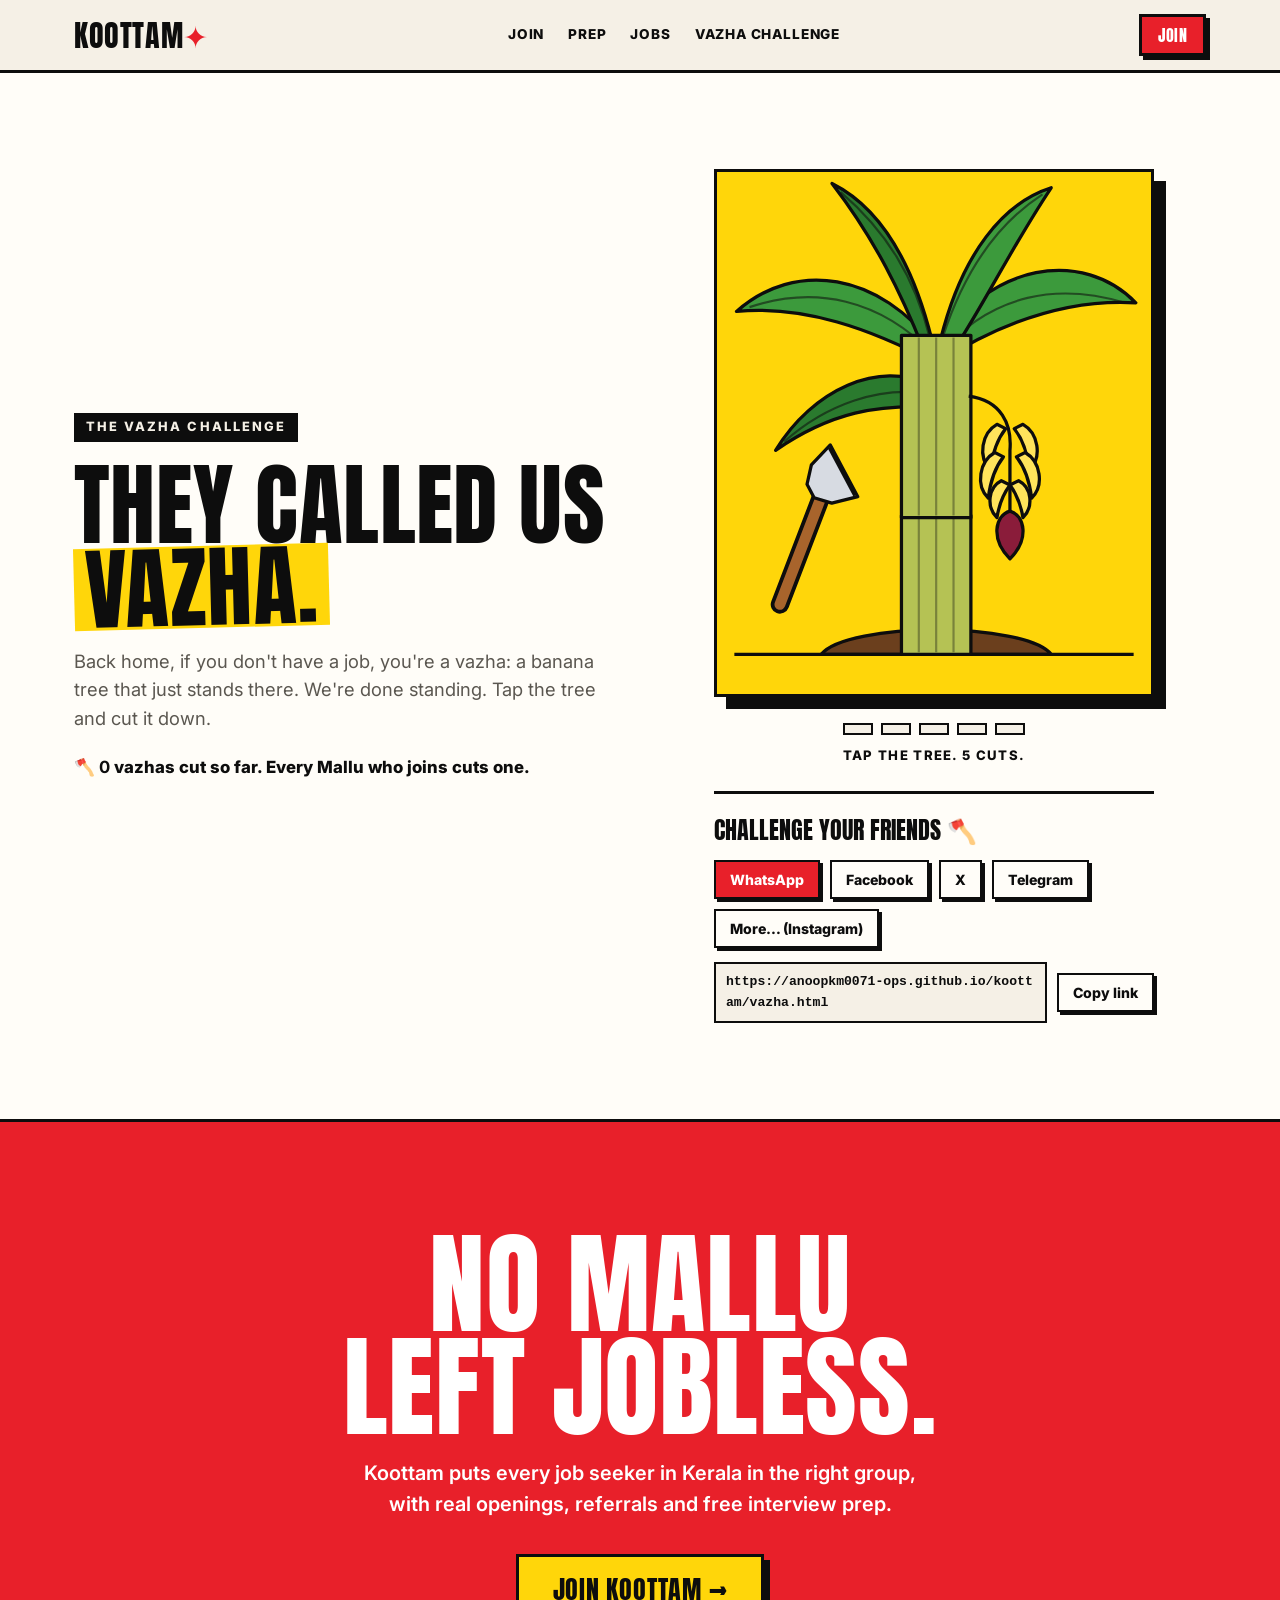
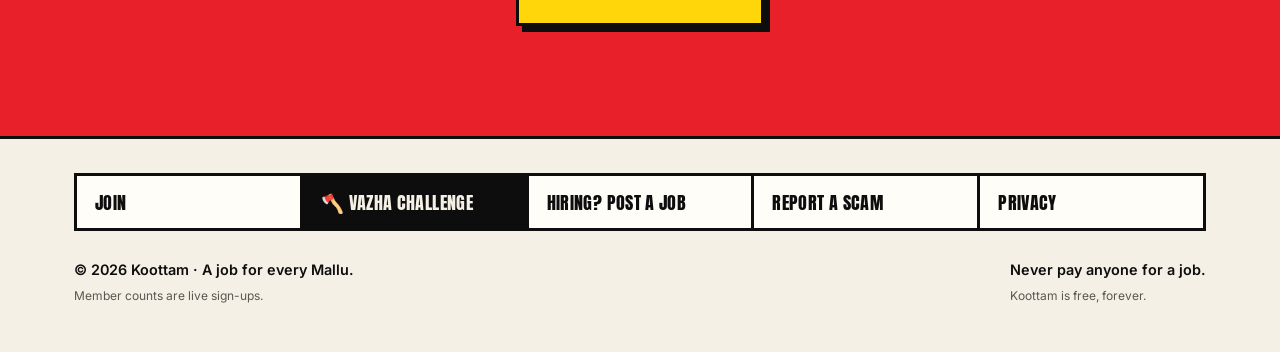
==== vazha.html @ d903581a "Move hiring and scam reports to their own pages; make the vazha challenge shareable - hire.html and " ====
<!doctype html>
<html lang="en">
<head>
<meta charset="utf-8">
<meta name="viewport" content="width=device-width, initial-scale=1">
<title>The Vazha Challenge</title>
<meta name="description" content="They called us vazha. Cut yours in five taps, then challenge your friends. A Koottam challenge for every Mallu who's done waiting for a job.">
<meta name="theme-color" content="#e8202a">
<meta property="og:type" content="website">
<meta property="og:site_name" content="Koottam">
<meta property="og:title" content="They called us vazha. Cut yours 🪓">
<meta property="og:description" content="They called us vazha. Cut yours in five taps, then challenge your friends. A Koottam challenge for every Mallu who's done waiting for a job.">
<meta property="og:url" content="https://anoopkm0071-ops.github.io/koottam/vazha.html">
<meta property="og:image" content="https://anoopkm0071-ops.github.io/koottam/og-vazha.png">
<meta property="og:image:width" content="1200">
<meta property="og:image:height" content="630">
<meta name="twitter:card" content="summary_large_image">
<link rel="icon" href="favicon.svg" type="image/svg+xml">
<link rel="apple-touch-icon" href="icon-180.png">
<link rel="preconnect" href="https://fonts.googleapis.com">
<link href="https://fonts.googleapis.com/css2?family=Anton&family=Inter:wght@400;600;800&display=swap" rel="stylesheet">
<link rel="stylesheet" href="site.css">
</head>
<body>

<nav><div class="wrap">
  <a class="logo" href="./">KOOTTAM<span>✦</span></a>
  <div class="links" id="links"><a href="./#join">Join</a><a href="./#prep">Prep</a><a href="./#jobs">Jobs</a><a href="vazha.html">Vazha challenge</a></div>
  <div class="navr"><button class="burger" id="burger" type="button" aria-expanded="false" aria-controls="links" aria-label="Menu">☰</button><a class="btn" href="./#join">Join</a></div>
</div></nav>

<section class="vazha" id="vazha"><div class="wrap rv">
  <div class="vgrid">
    <div>
      <span class="kicker">The vazha challenge</span>
      <h1 style="font-size:clamp(2.6rem,8vw,5.6rem);margin-bottom:18px">They called us<br><mark>vazha.</mark></h1>
      <div id="vbefore">
        <p class="sub" style="margin-bottom:22px">Back home, if you don't have a job, you're a vazha: a banana tree that just stands there. We're done standing. Tap the tree and cut it down.</p>
        <p class="vcount">🪓 <b data-c="members">0</b> vazhas cut so far. Every Mallu who joins cuts one.</p>
      </div>
      <div id="vafter" hidden>
        <p class="sub" style="margin-bottom:22px"><b style="color:var(--ink)">Not a vazha anymore.</b> Now prove it: join your group, get the openings, crack the interview.</p>
        <div class="cta"><a class="btn" href="./#join">Prove it. Join →</a></div>
        <button class="again" type="button" id="vagain">Grow it back and cut again ↺</button>
      </div>
    </div>
    <div>
      <button class="vstage" id="vstage" type="button" aria-label="Cut the vazha" aria-describedby="vstatus">
        <svg viewBox="0 0 400 480" aria-hidden="true">
          <path class="soil ol" d="M96 444c24-30 188-30 212 0z"/>
          <line x1="16" y1="444" x2="384" y2="444" class="ol"/>
          <rect class="stem ol" x="170" y="316" width="64" height="128"/>
          <path class="sheath" d="M186 318v124M202 318v124M218 318v124"/>
          <g id="vtop">
            <path class="leaf2 ol" d="M196 196C150 172 88 200 54 256c52-36 96-42 142-40z"/>
            <path class="rib" d="M196 204C150 196 100 214 62 248"/>
            <path class="leaf ol" d="M202 162C150 92 72 80 18 128c62-6 124 16 184 48z"/>
            <path class="rib" d="M200 168C150 116 90 104 30 124"/>
            <path class="leaf ol" d="M202 162c48-80 136-92 184-42-66-4-128 20-184 56z"/>
            <path class="rib" d="M204 168c50-58 112-66 172-48"/>
            <path class="leaf2 ol" d="M198 154C180 82 150 32 106 10c40 52 64 102 84 152z"/>
            <path class="rib" d="M196 152C182 96 156 54 114 18"/>
            <path class="leaf ol" d="M206 154c20-80 58-126 102-140-36 54-60 104-90 150z"/>
            <path class="rib" d="M208 152c20-62 52-106 92-132"/>
            <rect class="stem ol" x="170" y="150" width="64" height="168"/>
            <path class="sheath" d="M186 152v164M202 152v164M218 152v164"/>
            <path class="ol" fill="none" stroke-width="5" d="M232 206c30 4 40 26 38 50v56"/>
            <g class="ol">
              <path class="nana" d="M258 232c-14 8-18 30-6 42 2-16 6-28 14-38z"/>
              <path class="nana" d="M282 232c14 8 18 30 6 42-2-16-6-28-14-38z"/>
              <path class="nana" d="M256 258c-14 8-18 30-6 42 2-16 6-28 14-38z"/>
              <path class="nana" d="M284 258c14 8 18 30 6 42-2-16-6-28-14-38z"/>
              <path class="nana" d="M262 284c-12 6-14 24-4 34 2-12 6-22 12-30z"/>
              <path class="nana" d="M278 284c12 6 14 24 4 34-2-12-6-22-12-30z"/>
            </g>
            <path class="heart ol" d="M270 312c14 4 18 26 0 44-18-18-14-40 0-44z"/>
          </g>
          <polygon id="notch" points="170,316 170,316 170,316" fill="#0d0d0d"/>
          <g id="vaxe" class="vaxe">
            <path d="M58 398L150 318" stroke="#0d0d0d" stroke-width="17" stroke-linecap="round"/>
            <path d="M58 398L150 318" stroke="#a8642c" stroke-width="10" stroke-linecap="round"/>
            <path class="ol" fill="#d7dbe2" d="M132 312l12-14 24-8v54l-24-6-12-12z"/>
            <path d="M166 292v50" stroke="#0d0d0d" stroke-width="3"/>
          </g>
        </svg>
        <span class="vstamp" id="vstamp" hidden>Not a vazha<br>anymore</span>
      </button>
      <div id="vdots" aria-hidden="true"><i></i><i></i><i></i><i></i><i></i></div>
      <p id="vstatus" aria-live="polite">Tap the tree. 5 cuts.</p>
      <div class="vshare" id="vsharebar">
        <p class="vshare-h" id="vshareh">Challenge your friends 🪓</p>
        <div class="vshare-row">
          <a class="sh wa" data-net="wa" href="#" target="_blank" rel="noopener">WhatsApp</a>
          <a class="sh" data-net="fb" href="#" target="_blank" rel="noopener">Facebook</a>
          <a class="sh" data-net="x" href="#" target="_blank" rel="noopener">X</a>
          <a class="sh" data-net="tg" href="#" target="_blank" rel="noopener">Telegram</a>
          <button class="sh" type="button" data-net="native" hidden>More… (Instagram)</button>
        </div>
        <div class="vlink"><code id="vlink"></code><button class="sh" type="button" id="vcopy">Copy link</button></div>
      </div>
    </div>
  </div>
</div></section>

<section class="final"><div class="wrap">
  <h2>No Mallu<br>left jobless.</h2>
  <p style="font-size:1.25rem;font-weight:600;margin:-6px auto 34px;max-width:560px">Koottam puts every job seeker in Kerala in the right group, with real openings, referrals and free interview prep.</p>
  <a class="btn" href="./#join">Join Koottam →</a>
</div></section>

<footer><div class="wrap">
  <div class="tabbar" role="navigation" aria-label="More from Koottam"><a href="./#join">Join</a><a href="vazha.html" class="on" aria-current="page">🪓 Vazha challenge</a><a href="hire.html">Hiring? Post a job</a><a href="scam.html">Report a scam</a><a href="privacy.html">Privacy</a></div>
  <div class="fbase"><div>© 2026 Koottam · A job for every Mallu.<small>Member counts are live sign-ups.</small><div class="flinks" id="flinks"></div></div><div>Never pay anyone for a job.<small>Koottam is free, forever.</small></div></div>
</div></footer>
<canvas id="confetti"></canvas>
<script src="config.js"></script>
<script src="common.js"></script>
<script>
K.initReveal();K.initMenu();K.initFooter();K.initVazha(()=>K.store.get('koottam_live',{}).memberNo);K.loadCount();
</script>
</body>
</html>
---- site.css ----
/* Koottam site styles, shared by every page */
:root{
  --paper:#f5f0e6; --ink:#0d0d0d; --card:#fffdf8; --mute:#5b5750; --line:#0d0d0d;
  --red:#e8202a; --yel:#ffd60a; --black:#0d0d0d; --white:#f5f0e6;
  --head:'Anton','Impact','Arial Narrow Bold',sans-serif; --body:'Inter',system-ui,sans-serif;
}
@media (prefers-color-scheme:dark){:root:not([data-theme="light"]){--paper:#121110;--ink:#f5f0e6;--card:#1c1a18;--mute:#aaa397;--line:#f5f0e6}}
:root[data-theme="dark"]{--paper:#121110;--ink:#f5f0e6;--card:#1c1a18;--mute:#aaa397;--line:#f5f0e6}
*{box-sizing:border-box;margin:0}
html{scroll-behavior:smooth}
body{background:var(--paper);color:var(--ink);font:400 17px/1.55 var(--body);overflow-x:hidden}
a{color:inherit}
h1,h2,h3,.big{font-family:var(--head);font-weight:400;text-transform:uppercase;line-height:.92;letter-spacing:.005em}
h2{font-size:clamp(2.6rem,8vw,5.6rem);margin-bottom:18px}
.wrap{max-width:1180px;margin:0 auto;padding:0 24px}
@media(max-width:600px){.wrap{padding:0 16px}}
section{padding:96px 0;border-bottom:3px solid var(--line)}
.kicker{display:inline-block;font:800 .8rem/1 var(--body);letter-spacing:.16em;text-transform:uppercase;background:var(--ink);color:var(--paper);padding:8px 12px;margin-bottom:22px}
.sub{font-size:1.15rem;color:var(--mute);max-width:640px;margin-bottom:40px}
mark{background:var(--yel);color:var(--black);padding:0 .12em;display:inline-block;transform:rotate(-1.5deg)}
.red{color:var(--red)}
.btn{display:inline-flex;align-items:center;gap:10px;cursor:pointer;font:400 1.25rem/1 var(--head);text-transform:uppercase;letter-spacing:.03em;
  padding:16px 28px;background:var(--red);color:#fff;border:3px solid var(--line);box-shadow:6px 6px 0 var(--line);text-decoration:none;transition:transform .12s,box-shadow .12s}
.btn:hover{transform:translate(-2px,-2px);box-shadow:8px 8px 0 var(--line)}
.btn:active{transform:translate(4px,4px);box-shadow:2px 2px 0 var(--line)}
.btn.alt{background:var(--yel);color:var(--black)}
.btn.ghost{background:var(--card);color:var(--ink)}
.box{background:var(--card);border:3px solid var(--line);box-shadow:8px 8px 0 var(--line)}
:focus-visible{outline:4px solid var(--yel);outline-offset:3px}

/* nav */
nav{position:sticky;top:0;z-index:50;background:var(--paper);border-bottom:3px solid var(--line)}
nav .wrap{display:flex;align-items:center;justify-content:space-between;height:70px;gap:14px}
.logo{font:400 1.9rem var(--head);text-decoration:none;letter-spacing:.02em}
.logo span{color:var(--red)}
.links{display:flex;gap:24px;font-weight:800;font-size:.85rem;text-transform:uppercase;letter-spacing:.06em}
.links a{text-decoration:none}.links a:hover{color:var(--red)}
nav .btn{padding:10px 16px;font-size:1rem;box-shadow:4px 4px 0 var(--line)}
nav .btn b{background:var(--yel);color:var(--black);padding:2px 8px;font:800 .8rem var(--body)}
.navr{display:flex;gap:10px;align-items:center}
.burger{display:none;width:46px;height:46px;border:3px solid var(--line);background:var(--card);color:var(--ink);font-size:1.3rem;cursor:pointer;box-shadow:3px 3px 0 var(--line)}
@media(max-width:900px){
  .burger{display:inline-grid;place-items:center}
  .links{position:absolute;top:100%;left:0;right:0;display:none;flex-direction:column;gap:0;background:var(--paper);border-bottom:3px solid var(--line);padding:4px 24px 12px}
  .links.open{display:flex}
  .links a{padding:14px 0;border-bottom:2px solid var(--line)}
  .links a:last-child{border-bottom:0}
}
@media(max-width:420px){nav .btn b{display:none}}

/* hero */
.hero{padding:64px 0 80px}
.hero .wrap{display:grid;grid-template-columns:1.25fr .75fr;gap:48px;align-items:center}
@media(max-width:940px){.hero .wrap{grid-template-columns:1fr}}
.stamp{display:inline-block;border:3px solid var(--red);color:var(--red);font:400 1.1rem var(--head);padding:6px 14px;transform:rotate(-3deg);margin-bottom:24px;letter-spacing:.08em}
.hero h1{font-size:clamp(3.6rem,11.5vw,9.4rem);margin-bottom:26px}
.hero p{font-size:1.25rem;max-width:560px;margin-bottom:34px;font-weight:600}
.cta{display:flex;gap:18px;flex-wrap:wrap}
.counter{background:var(--red);color:#fff;border:3px solid var(--line);box-shadow:12px 12px 0 var(--line);padding:30px 28px;transform:rotate(1.5deg)}
.counter .live{display:flex;align-items:center;gap:10px;font:800 .8rem var(--body);letter-spacing:.16em;text-transform:uppercase}
.dot{width:12px;height:12px;border-radius:50%;background:var(--yel);animation:blink 1.2s infinite}
@keyframes blink{50%{opacity:.25}}
.counter .num{font:400 clamp(3.4rem,9vw,5.8rem)/1 var(--head);margin:14px 0 4px;font-variant-numeric:tabular-nums}
.counter .lbl{font:400 1.6rem/1 var(--head);text-transform:uppercase}
.meter{height:18px;border:3px solid var(--black);background:#fff;margin:22px 0 8px}
.meter i{display:block;height:100%;background:var(--yel);width:0;transition:width 1.2s}
.counter small{font-weight:600;font-size:.88rem;opacity:.95}
.counter .today{margin-top:16px;padding-top:14px;border-top:2px dashed #ffffff88;font-weight:800}

/* marquee */
.marq{background:var(--black);color:var(--yel);border-bottom:3px solid var(--line);overflow:hidden;white-space:nowrap;padding:16px 0}
.marq div{display:inline-block;animation:slide 32s linear infinite;font:400 1.7rem var(--head);text-transform:uppercase;letter-spacing:.03em}
.marq span{margin:0 26px}.marq span:nth-child(even){color:#fff}
@keyframes slide{to{transform:translateX(-50%)}}

/* stats strip */
.strip{display:grid;grid-template-columns:repeat(4,1fr);border-bottom:3px solid var(--line)}
.strip div{padding:28px 24px;border-right:3px solid var(--line)}
.strip div:last-child{border-right:0}
.strip b{display:block;font:400 clamp(2.2rem,5vw,3.4rem)/1 var(--head);font-variant-numeric:tabular-nums}
.strip span{font-weight:800;text-transform:uppercase;font-size:.78rem;letter-spacing:.1em;color:var(--mute)}
@media(max-width:760px){.strip{grid-template-columns:1fr 1fr}.strip div:nth-child(2){border-right:0}.strip div:nth-child(-n+2){border-bottom:3px solid var(--line)}}

/* enemies */
.enemies{display:grid;grid-template-columns:repeat(3,1fr);gap:28px}
@media(max-width:900px){.enemies{grid-template-columns:1fr}}
.enemy{padding:30px 26px;position:relative}
.enemy .n{font:400 5rem/1 var(--head);color:var(--red)}
.enemy h3{font-size:2.3rem;margin:8px 0 12px}
.enemy p{color:var(--mute)}
.enemy .fight{margin-top:18px;padding:14px 16px;background:var(--yel);color:var(--black);border:3px solid var(--line);font-weight:600}
.enemy .fight b{display:block;font:400 1.1rem var(--head);letter-spacing:.04em;text-transform:uppercase;margin-bottom:4px}

/* pledge */
.pledge{background:var(--black);color:var(--white)}
.pledge .kicker{background:var(--yel);color:var(--black)}
.pledge .sub{color:#c9c3b6}
.pl{display:grid;grid-template-columns:repeat(2,1fr);gap:0;border:3px solid var(--white)}
@media(max-width:760px){.pl{grid-template-columns:1fr}}
.pl>div{padding:28px 26px;border-bottom:3px solid var(--white);display:flex;gap:20px;align-items:flex-start}
.pl>div:nth-child(odd){border-right:3px solid var(--white)}
.pl>div:nth-last-child(-n+2){border-bottom:0}
@media(max-width:760px){.pl>div:nth-child(odd){border-right:0}.pl>div:nth-last-child(2){border-bottom:3px solid var(--white)}}
.pl i{font:400 2.6rem/1 var(--head);color:var(--yel);font-style:normal;min-width:52px}
.pl h3{font-size:1.8rem;margin-bottom:6px}
.pl p{color:#c9c3b6}

/* join / guide */
.joinwrap{display:grid;grid-template-columns:.9fr 1.1fr;gap:44px;align-items:start}
@media(max-width:940px){.joinwrap{grid-template-columns:1fr}}
.steps{list-style:none;padding:0;display:grid;gap:14px;margin-top:10px}
.steps li{display:flex;gap:14px;align-items:center;font-weight:800;font-size:1.05rem}
.steps li b{font:400 1.4rem/1 var(--head);background:var(--ink);color:var(--paper);width:42px;height:42px;display:grid;place-items:center;flex:none}
.chat{overflow:hidden}
.chat-head{display:flex;gap:12px;align-items:center;padding:14px 18px;border-bottom:3px solid var(--line);background:var(--yel);color:var(--black)}
.chat-head b{font:400 1.4rem var(--head);text-transform:uppercase;letter-spacing:.03em}
.chat-head small{display:block;font-weight:600}
.av2{width:44px;height:44px;background:var(--red);color:#fff;border:3px solid var(--black);display:grid;place-items:center;font:400 1.4rem var(--head);flex:none}
.reset{margin-left:auto;background:transparent;border:2px solid var(--black);color:var(--black);font:800 .75rem var(--body);text-transform:uppercase;letter-spacing:.08em;padding:7px 10px;cursor:pointer}
.prog{height:8px;background:var(--paper);border-bottom:3px solid var(--line)}.prog i{display:block;height:100%;width:0;background:var(--red);transition:width .5s}
.log{height:330px;overflow-y:auto;padding:20px;display:flex;flex-direction:column;gap:12px}
.msg{max-width:86%;padding:12px 16px;border:2.5px solid var(--line);line-height:1.45;overflow-wrap:anywhere;animation:pop .3s;font-weight:600}
@keyframes pop{from{opacity:0;transform:translateY(10px)}}
.msg.bot{background:var(--paper);align-self:flex-start;box-shadow:4px 4px 0 var(--line)}
.msg.me{background:var(--red);color:#fff;align-self:flex-end;box-shadow:-4px 4px 0 var(--line)}
.dots span{display:inline-block;width:8px;height:8px;margin:0 2px;background:var(--ink);animation:bounce 1s infinite}
.dots span:nth-child(2){animation-delay:.15s}.dots span:nth-child(3){animation-delay:.3s}
@keyframes bounce{40%{transform:translateY(-6px)}}
.opts{display:flex;flex-wrap:wrap;gap:10px;padding:16px 18px 18px;border-top:3px solid var(--line)}
.opts:empty{display:none}
.chip{border:2.5px solid var(--line);background:var(--card);color:var(--ink);padding:10px 14px;cursor:pointer;font:800 .9rem var(--body);box-shadow:3px 3px 0 var(--line);transition:transform .1s,box-shadow .1s,background .1s}
.chip:hover{background:var(--yel);color:var(--black);transform:translate(-1px,-1px);box-shadow:4px 4px 0 var(--line)}
#chatText{display:flex;gap:10px;padding:16px 18px 18px;border-top:3px solid var(--line)}
#chatText[hidden]{display:none}
#chatText input{flex:1;min-width:0;border:2.5px solid var(--line);background:var(--paper);color:var(--ink);font:600 1rem var(--body);padding:12px 14px}
#chatText .btn{padding:10px 18px;font-size:1.1rem;box-shadow:4px 4px 0 var(--line)}

/* member card */
.mcard{margin-top:30px;background:var(--red);color:#fff;border:3px solid var(--line);box-shadow:10px 10px 0 var(--line);padding:26px;position:relative;overflow:hidden;animation:pop .5s}
.mcard::after{content:"MEMBER";position:absolute;right:-12px;bottom:-24px;font:400 7rem/1 var(--head);color:#ffffff1f;pointer-events:none}
.mcard .top{display:flex;justify-content:space-between;gap:10px;font:800 .78rem var(--body);letter-spacing:.16em;text-transform:uppercase}
.mcard .no{font:400 clamp(3rem,9vw,4.6rem)/1 var(--head);margin:16px 0 6px}
.mcard .nm{font:400 2rem/1 var(--head);text-transform:uppercase;overflow-wrap:anywhere}
.mcard .grp{display:inline-block;margin-top:14px;background:var(--yel);color:var(--black);border:2.5px solid var(--black);padding:6px 12px;font-weight:800}
.mcard .inv{margin-top:14px;font-weight:600;position:relative;z-index:1}
.mcard-act{display:flex;gap:14px;flex-wrap:wrap;margin-top:22px}
.mcard-act .btn{font-size:1.05rem;padding:12px 18px}

/* domains */
.doms{display:grid;grid-template-columns:repeat(auto-fill,minmax(220px,1fr));gap:20px}
.dom{text-align:left;cursor:pointer;padding:22px 20px;font:inherit;color:var(--ink);display:flex;flex-direction:column;gap:8px;transition:transform .12s,box-shadow .12s,background .12s;box-shadow:6px 6px 0 var(--line)}
.dom:hover{background:var(--yel);color:var(--black);transform:translate(-2px,-2px);box-shadow:8px 8px 0 var(--line)}
.dom .e{font-size:2rem}
.dom h3{font-size:1.7rem}
.dom small{font-weight:800;text-transform:uppercase;letter-spacing:.08em;font-size:.75rem}
.dom .go{margin-top:auto;font:400 1rem var(--head);text-transform:uppercase;color:var(--red)}

/* districts */
.board{padding:10px 0}
.drow{display:grid;grid-template-columns:44px 250px 1fr 84px;gap:14px;align-items:center;padding:12px 22px;border-bottom:2px solid var(--line);font-weight:800}
.drow:last-child{border-bottom:0}
.board .empty{padding:18px 22px;color:var(--mute);font-weight:600}
.drow .rk{font:400 1.6rem var(--head)}
.drow:nth-child(1) .rk{color:var(--red)}
.bar{height:20px;border:2.5px solid var(--line);background:var(--paper)}
.bar i{display:block;height:100%;background:var(--red);width:0;transition:width 1s}
.drow:nth-child(-n+3) .bar i{background:var(--yel)}
.drow b{text-align:right;font-variant-numeric:tabular-nums}
@media(max-width:640px){.drow{grid-template-columns:34px 1fr 70px;padding:12px 14px}.drow .bar{grid-column:1/-1;grid-row:2}}

/* jobs */
#feed{display:grid;gap:14px}
.job{display:grid;grid-template-columns:auto 1fr auto;gap:16px;align-items:center;padding:16px 20px;animation:pop .45s;box-shadow:5px 5px 0 var(--line)}
.job .e{font-size:1.8rem}
.job h4{font:400 1.45rem/1.05 var(--head);text-transform:uppercase}
.job p{color:var(--mute);font-size:.88rem;font-weight:600}
.tag{display:inline-block;font:800 .7rem var(--body);letter-spacing:.08em;text-transform:uppercase;padding:3px 8px;border:2px solid var(--line);margin-left:8px;vertical-align:middle;background:var(--yel);color:var(--black)}
.tag.new{background:var(--red);color:#fff}
@media(max-width:600px){.job{grid-template-columns:auto 1fr}.job .btn{grid-column:1/-1;justify-content:center}}

/* final */
.final{background:var(--red);color:#fff;text-align:center;padding:110px 0}
.final h2{font-size:clamp(2.8rem,9vw,7rem);margin-bottom:26px}
.final .btn{background:var(--yel);color:var(--black);font-size:1.6rem;padding:20px 34px}
footer{padding:34px 0;font-weight:600;font-size:.9rem}
footer .wrap{display:block}
.tabbar{display:grid;grid-template-columns:repeat(auto-fit,minmax(180px,1fr));gap:3px;background:var(--line);border:3px solid var(--line);margin-bottom:28px}
.tabbar a{background:var(--card);color:var(--ink);padding:16px 18px;font:400 1.15rem/1.1 var(--head);text-transform:uppercase;letter-spacing:.02em;text-decoration:none}
.tabbar a:hover{background:var(--yel);color:var(--black)}
.tabbar a.on{background:var(--ink);color:var(--paper)}
.fbase{display:flex;justify-content:space-between;gap:16px;flex-wrap:wrap}
body:has(.wl) footer{padding-bottom:110px}
footer small{display:block;color:var(--mute);font-weight:400;margin-top:6px}

.joinwrap>*,.hiregrid>*,.scamgrid>*,.cvgrid>*,.roadgrid>*,.aboutgrid>*{min-width:0}
/* chat widget */
.wl{position:fixed;right:20px;bottom:20px;z-index:60;display:flex;flex-direction:column;align-items:flex-end;gap:12px;transition:opacity .2s,transform .2s}
.wl.hide{opacity:0;transform:translateY(20px);pointer-events:none}
.launcher{position:relative;display:flex;align-items:center;gap:10px;background:var(--red);color:#fff;border:3px solid var(--line);box-shadow:5px 5px 0 var(--line);padding:12px 18px 12px 14px;font:400 1.15rem/1 var(--head);text-transform:uppercase;letter-spacing:.03em;cursor:pointer;transition:transform .12s,box-shadow .12s}
.launcher:hover{transform:translate(-2px,-2px);box-shadow:7px 7px 0 var(--line)}
.launcher::before{content:"";position:absolute;top:-7px;right:-7px;width:14px;height:14px;border-radius:50%;background:var(--yel);border:2px solid var(--black);animation:blink 1.2s infinite}
.launcher .li{font-size:1.35rem;line-height:1}
.nudge{position:relative;max-width:250px;background:var(--card);color:var(--ink);border:3px solid var(--line);box-shadow:5px 5px 0 var(--line);padding:14px 30px 14px 16px;font-weight:700;font-size:.92rem;cursor:pointer;animation:pop .35s}
.nx{position:absolute;top:4px;right:6px;border:0;background:none;color:var(--ink);font-size:1.3rem;line-height:1;cursor:pointer;padding:2px 4px}
.widget{position:fixed;right:20px;bottom:20px;z-index:70;width:400px;max-width:calc(100vw - 40px);max-height:calc(100vh - 110px);display:flex;flex-direction:column;animation:pop .25s}
.widget[hidden]{display:none}
.wbody{overflow-y:auto;padding:0 12px 12px 0}
.widget .log{height:min(46vh,380px)}
.widget .mcard{margin-top:18px;box-shadow:6px 6px 0 var(--line)}
.widget .refbox{box-shadow:6px 6px 0 var(--line)}
.wclose{display:none;width:34px;height:34px;margin-left:8px;border:2px solid var(--black);background:transparent;color:var(--black);font:800 1rem var(--body);cursor:pointer;flex:none}
.widget .wclose{display:grid;place-items:center}
.reset{white-space:nowrap}
.widget .chat-head{gap:10px;padding:12px 14px}
.widget .chat-head b{font-size:1.2rem;white-space:nowrap}
.widget .chat-head small{font-size:.75rem;white-space:nowrap}
.widget .av2{width:38px;height:38px;font-size:1.2rem}
.widget .reset{font-size:0;padding:5px 9px}
.widget .reset::before{content:"↺";font-size:1.05rem}
.widget .chat-head>div{min-width:0}
.away{padding:26px;font-weight:700;display:flex;flex-direction:column;gap:16px;align-items:flex-start}
.away[hidden]{display:none}
@media(max-width:600px){
  .wl{right:14px;bottom:14px}
  .widget{inset:0;width:auto;max-width:none;max-height:none}
  .wbody{padding:0;height:100%;background:var(--paper)}
  .widget .chat{border:0;box-shadow:none;min-height:100%;display:flex;flex-direction:column}
  .widget .log{flex:1;height:auto;min-height:40vh}
  .widget #result{padding:0 16px 24px}
  body.wopen{overflow:hidden}
}
/* vazha challenge */
.vazha{background:var(--card)}
.vgrid{display:grid;grid-template-columns:1fr 1fr;gap:44px;align-items:center}
.vgrid>*{min-width:0}
@media(max-width:900px){.vgrid{grid-template-columns:1fr}}
.vcount{font-weight:800;font-size:1.05rem}
.vstage{position:relative;display:block;width:100%;max-width:440px;aspect-ratio:400/480;margin:0 auto;padding:0;background:var(--yel);border:3px solid var(--line);box-shadow:12px 12px 0 var(--line);cursor:pointer;overflow:hidden;touch-action:manipulation;-webkit-tap-highlight-color:transparent}
.vstage svg{position:absolute;inset:0;width:100%;height:100%;overflow:visible}
.vstage .ol{stroke:#0d0d0d;stroke-width:3;stroke-linejoin:round}
.vstage .leaf{fill:#3c9a3c}.vstage .leaf2{fill:#2a7a2e}.vstage .stem{fill:#b5c254}.vstage .soil{fill:#6b3f1d}.vstage .nana{fill:#ffe45c}.vstage .heart{fill:#8a1c3a}
.vstage .rib{stroke:#0d0d0d;stroke-width:2;fill:none;opacity:.55}
.vstage .sheath{stroke:#0d0d0d;stroke-width:2;opacity:.35}
#vtop{transform-origin:234px 316px}
#vtop.hit{animation:vshake .3s}
@keyframes vshake{30%{transform:rotate(-2.5deg)}65%{transform:rotate(2deg)}}
#vtop.fallen{animation:vfall 1.15s cubic-bezier(.55,0,.9,.4) forwards}
@keyframes vfall{0%{transform:rotate(0)}70%{transform:translate(0,0) rotate(78deg)}86%{transform:translate(10px,98px) rotate(92deg)}100%{transform:translate(10px,96px) rotate(88deg)}}
@media(prefers-reduced-motion:reduce){#vtop.fallen{animation:none;transform:translate(10px,96px) rotate(88deg)}}
.vaxe{transform-origin:58px 398px;transform:rotate(-28deg);transition:opacity .3s}
.vaxe.swing{animation:swing .3s}
.vaxe.gone{opacity:0}
@keyframes swing{0%{transform:rotate(-58deg)}55%{transform:rotate(2deg)}100%{transform:rotate(-28deg)}}
.vstamp{position:absolute;left:50%;top:40%;transform:translate(-50%,-50%) rotate(-12deg);border:5px solid var(--red);color:var(--red);background:#ffd60ae6;font:400 clamp(28px,8vw,44px)/.95 var(--head);text-transform:uppercase;padding:10px 18px;text-align:center;white-space:nowrap;animation:stamp .4s cubic-bezier(.2,1.6,.4,1) backwards;pointer-events:none}
@keyframes stamp{from{transform:translate(-50%,-50%) rotate(-12deg) scale(2.4);opacity:0}}
.chipw{position:absolute;width:10px;height:6px;background:#efe0b0;border:1.5px solid #0d0d0d;pointer-events:none}
#vdots{display:flex;gap:8px;justify-content:center;margin-top:26px}
#vdots i{width:30px;height:12px;border:2.5px solid var(--line);background:var(--paper)}
#vdots i.on{background:var(--red)}
#vstatus{text-align:center;font-weight:800;margin-top:10px;text-transform:uppercase;letter-spacing:.1em;font-size:.82rem}
.again{display:block;margin-top:22px;background:none;border:0;padding:0;color:var(--mute);font:800 .9rem var(--body);text-decoration:underline;cursor:pointer}
.mcard .exv{display:inline-block;margin:14px 0 0 12px;border:3px solid #fff;padding:4px 10px;font:400 1.05rem/1.1 var(--head);text-transform:uppercase;letter-spacing:.04em;transform:rotate(-4deg);vertical-align:top}
/* vazha share bar */
.vshare{max-width:440px;margin:26px auto 0;border-top:3px solid var(--line);padding-top:18px}
.vshare-h{font:400 1.5rem var(--head);text-transform:uppercase;margin-bottom:12px}
.vshare-row{display:flex;flex-wrap:wrap;gap:10px}
.sh{display:inline-flex;align-items:center;border:2.5px solid var(--line);background:var(--card);color:var(--ink);padding:9px 14px;font:800 .88rem var(--body);text-decoration:none;box-shadow:3px 3px 0 var(--line);cursor:pointer}
.sh:hover{background:var(--yel);color:var(--black)}
.sh.wa{background:var(--red);color:#fff}
.vlink{display:flex;gap:10px;align-items:center;margin-top:14px;flex-wrap:wrap}
.vlink code{flex:1;min-width:0;word-break:break-all;background:var(--paper);border:2px solid var(--line);padding:8px 10px;font-weight:600;font-size:.82rem}
/* consent + invite box */
.consent{padding:0 18px 16px;font-size:.82rem;color:var(--mute);font-weight:600}
.refbox{margin-top:22px;padding:22px}
.refbox code{display:block;word-break:break-all;background:var(--paper);padding:8px 10px;border:2px solid var(--line);font-weight:600}

/* prep */
.tabs{display:flex;flex-wrap:wrap;gap:12px;margin-bottom:28px}
.tabs button{border:3px solid var(--line);background:var(--card);color:var(--ink);padding:12px 18px;cursor:pointer;font:800 .95rem var(--body);box-shadow:4px 4px 0 var(--line)}
.tabs button[aria-selected=true]{background:var(--ink);color:var(--paper)}
.flash{min-height:280px;padding:34px 30px;cursor:pointer;display:flex;align-items:center;max-width:820px}
.flash small{font-weight:800;text-transform:uppercase;letter-spacing:.1em;font-size:.75rem;color:var(--red)}
.flash .q{font:400 clamp(2rem,5vw,3.2rem)/1.02 var(--head);text-transform:uppercase;margin:12px 0}
.flash .back div{font-size:1.15rem;font-weight:600;margin-top:10px}
.flash.flip{background:var(--yel);color:var(--black)}
.flash.flip .front,.flash:not(.flip) .back{display:none}
.fctl{display:flex;align-items:center;gap:18px;margin-top:24px;max-width:820px}
.fctl .btn{font-size:1.05rem;padding:12px 18px}
#fPos{font:400 1.5rem var(--head)}
.cvgrid,.roadgrid{display:grid;grid-template-columns:1.2fr .8fr;gap:28px;align-items:start}
@media(max-width:900px){.cvgrid,.roadgrid{grid-template-columns:1fr}}
pre.cv{padding:22px;margin:0;white-space:pre-wrap;font:500 .85rem/1.6 ui-monospace,Menlo,Consolas,monospace;max-width:100%;overflow-x:auto}
.rules{margin:12px 0 22px 20px;display:grid;gap:8px;font-weight:600}
.lbl{display:grid;gap:6px;font-weight:800;font-size:.78rem;text-transform:uppercase;letter-spacing:.08em}
.skills{display:grid;gap:10px;margin-top:18px}
.skill{display:flex;gap:12px;align-items:center;padding:12px 14px;border:2.5px solid var(--line);cursor:pointer;font-weight:600}
.skill:has(input:checked){background:var(--yel);color:var(--black)}
.skill input{width:20px;height:20px;flex:none;accent-color:var(--red)}
.ready b{font:400 4.2rem/1 var(--head);color:var(--red)}
.ready{font-weight:800;text-transform:uppercase;letter-spacing:.08em}
.meter2{height:18px;border:3px solid var(--line);background:var(--paper);margin:12px 0 20px}
.meter2 i{display:block;height:100%;width:0;background:var(--red);transition:width .4s}
#roadTips{margin:8px 0 22px 18px;display:grid;gap:6px;font-weight:600}

/* forms */
.form{padding:24px;display:grid;gap:14px;color:var(--ink)}
.form label{display:grid;gap:6px;font-weight:800;font-size:.78rem;text-transform:uppercase;letter-spacing:.08em}
.form input,.form select,.form textarea,.lbl select{border:2.5px solid var(--line);background:var(--paper);color:var(--ink);font:600 1rem var(--body);padding:12px 14px;width:100%;border-radius:0}
.form textarea{min-height:110px;resize:vertical}
.form .two{display:grid;grid-template-columns:1fr 1fr;gap:14px}
@media(max-width:600px){.form .two{grid-template-columns:1fr}}
.form .chk{display:flex;gap:10px;align-items:flex-start;text-transform:none;letter-spacing:0;font-size:.92rem;font-weight:600}
.form .chk input{width:20px;height:20px;flex:none;margin-top:2px;accent-color:var(--red)}
.form .btn{justify-self:start}
.hp{position:absolute;left:-9999px;width:1px;height:1px;opacity:0}
.fmsg{font-weight:800;min-height:1.2em}
.fmsg.err{color:var(--red)}

/* hiring */
.hiregrid{display:grid;grid-template-columns:.8fr 1.2fr;gap:36px;align-items:start}
@media(max-width:900px){.hiregrid{grid-template-columns:1fr}}
.perks2{list-style:none;padding:0;display:grid;gap:18px}
.perks2 li{display:flex;gap:14px;font-weight:600;font-size:1.05rem;color:#e9e4d8}
.perks2 b{font:400 1.6rem/1 var(--head);color:var(--yel);min-width:40px}

/* stories */
.storygrid{display:grid;grid-template-columns:repeat(auto-fill,minmax(280px,1fr));gap:22px;margin-bottom:34px}
.story{padding:24px}
.story small{font-weight:800;color:var(--red);text-transform:uppercase;letter-spacing:.08em;font-size:.75rem}
.story q{display:block;font-weight:600;font-size:1.05rem;margin:10px 0 14px}
.story b{font:400 1.5rem var(--head);text-transform:uppercase}
.story.empty{color:var(--mute);font-weight:600}
details.sform{max-width:760px}
details.sform summary{cursor:pointer;padding:18px 22px;font:400 1.5rem var(--head);text-transform:uppercase;list-style:none}
details.sform summary::-webkit-details-marker{display:none}
details.sform[open] summary{border-bottom:3px solid var(--line)}

/* scam */
.scam{background:var(--yel);color:var(--black)}
.scam .kicker{background:var(--black);color:var(--yel)}
.scam .sub{color:#3a3628}
.scam h3{font-size:2.2rem}
.scam a{color:var(--black);font-weight:800}
.scamgrid{display:grid;grid-template-columns:1fr 1fr;gap:36px;align-items:start}
@media(max-width:900px){.scamgrid{grid-template-columns:1fr}}
.flags{list-style:none;padding:0;display:grid;gap:12px;margin:16px 0 22px}
.flags li{display:flex;gap:12px;font-weight:700;font-size:1.05rem}
.flags li::before{content:"✕";color:var(--red);font:400 1.4rem/1 var(--head)}

/* about */
.aboutgrid{display:grid;grid-template-columns:260px 1fr;gap:40px;align-items:center}
@media(max-width:760px){.aboutgrid{grid-template-columns:1fr}.ph{max-width:220px}}
.ph{aspect-ratio:1;display:grid;place-items:center;font:400 6rem var(--head);background:var(--red);color:#fff;overflow:hidden}
.ph img{width:100%;height:100%;object-fit:cover}
#abRole{font-weight:800;text-transform:uppercase;letter-spacing:.1em;color:var(--red);margin-bottom:14px}
#abStory{font-size:1.15rem;max-width:640px;margin-bottom:24px;white-space:pre-line}
.flinks{display:flex;gap:18px;flex-wrap:wrap;margin-top:12px}
.flinks a{font-weight:800}
canvas#confetti{position:fixed;inset:0;pointer-events:none;z-index:99}

.rv{opacity:0;transform:translateY(30px);transition:opacity .6s,transform .6s}
.rv.on{opacity:1;transform:none}
@media(prefers-reduced-motion:reduce){*{animation:none!important;transition:none!important}.rv{opacity:1;transform:none}html{scroll-behavior:auto}}
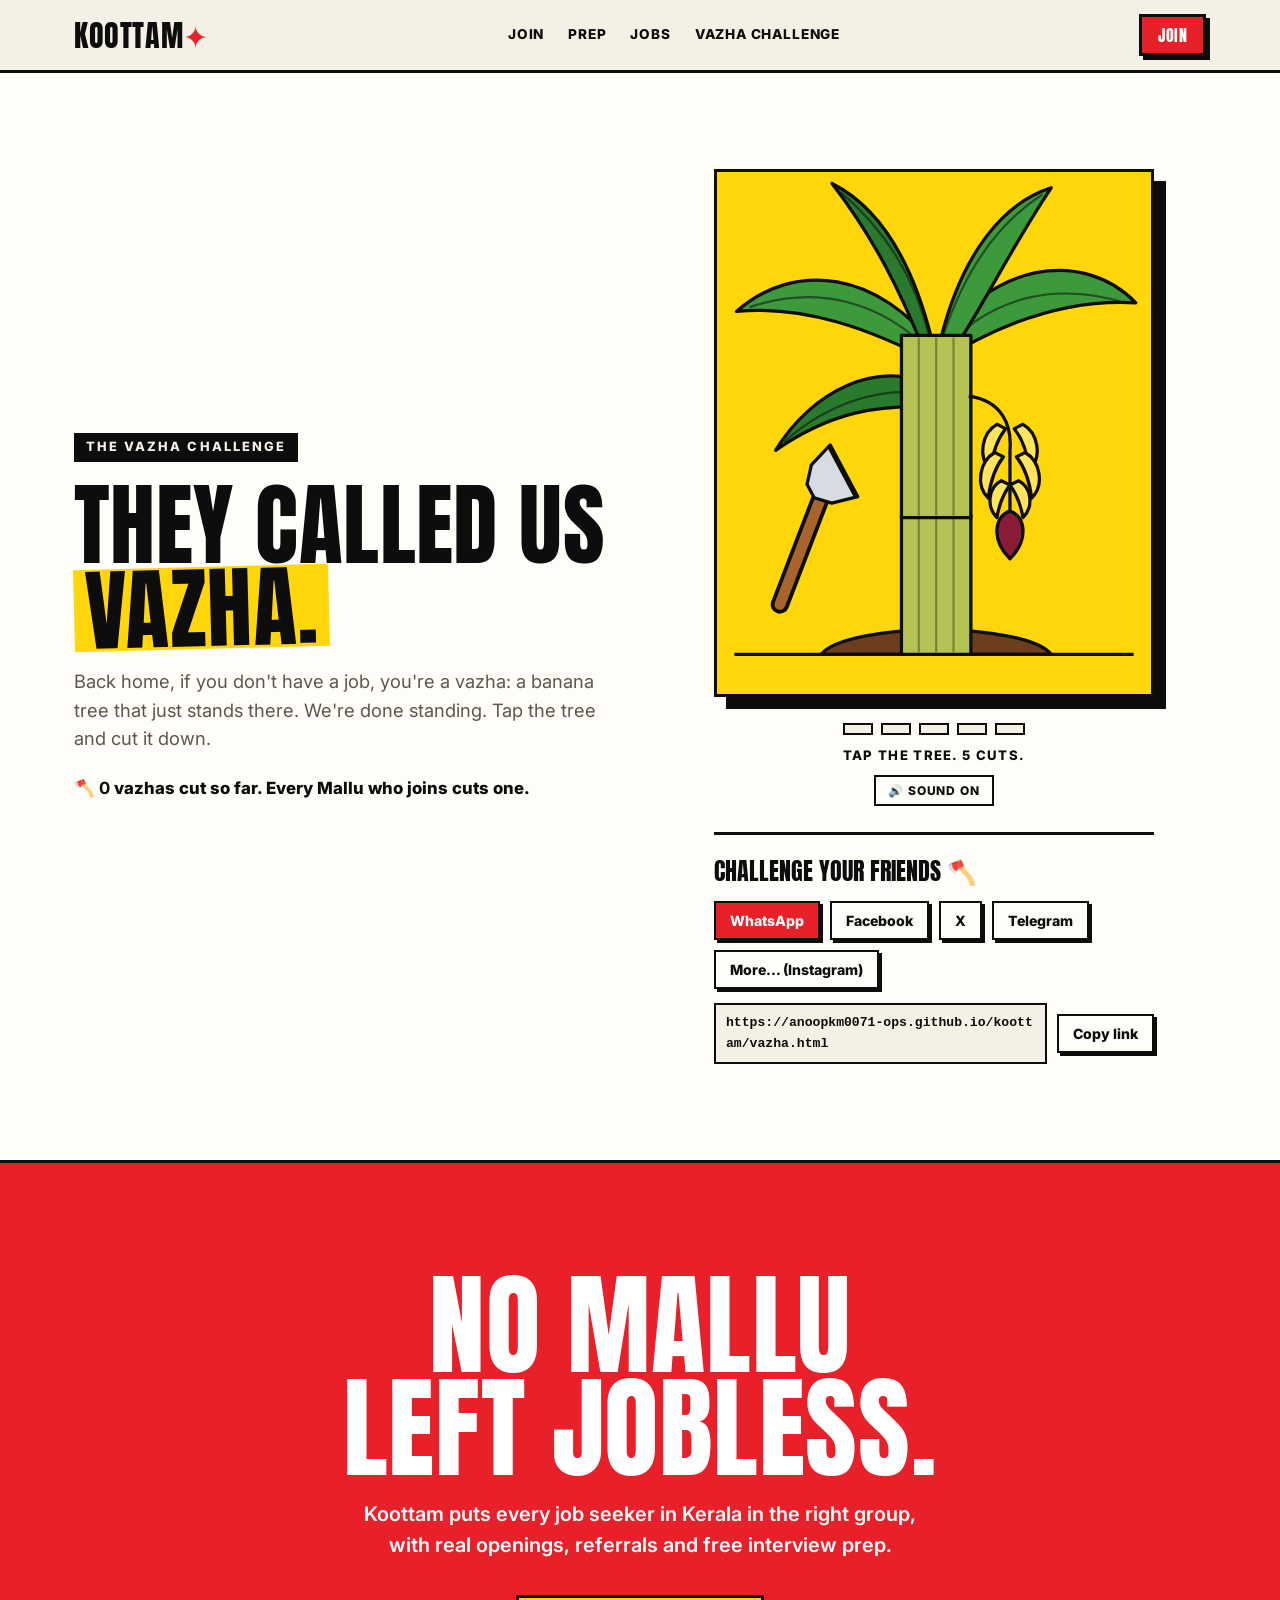
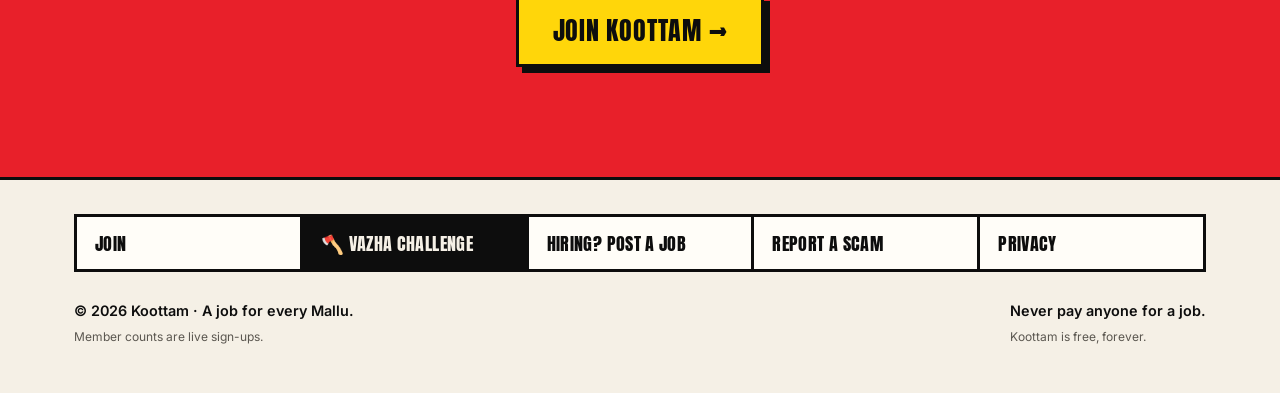
==== commit c269da5c: "Add chenda melam sound to the vazha challenge Generated live with Web Audio (no audio files): an axe" ====
--- a/vazha.html
+++ b/vazha.html
@@ -87,6 +87,7 @@
       </button>
       <div id="vdots" aria-hidden="true"><i></i><i></i><i></i><i></i><i></i></div>
       <p id="vstatus" aria-live="polite">Tap the tree. 5 cuts.</p>
+      <button class="vmute" id="vmute" type="button" aria-pressed="true">🔊 Sound on</button>
       <div class="vshare" id="vsharebar">
         <p class="vshare-h" id="vshareh">Challenge your friends 🪓</p>
         <div class="vshare-row">
--- a/site.css
+++ b/site.css
@@ -257,6 +257,7 @@
 #vdots{display:flex;gap:8px;justify-content:center;margin-top:26px}
 #vdots i{width:30px;height:12px;border:2.5px solid var(--line);background:var(--paper)}
 #vdots i.on{background:var(--red)}
+.vmute{display:block;margin:10px auto 0;background:var(--card);border:2px solid var(--line);color:var(--ink);font:800 .75rem var(--body);text-transform:uppercase;letter-spacing:.08em;padding:6px 12px;cursor:pointer}
 #vstatus{text-align:center;font-weight:800;margin-top:10px;text-transform:uppercase;letter-spacing:.1em;font-size:.82rem}
 .again{display:block;margin-top:22px;background:none;border:0;padding:0;color:var(--mute);font:800 .9rem var(--body);text-decoration:underline;cursor:pointer}
 .mcard .exv{display:inline-block;margin:14px 0 0 12px;border:3px solid #fff;padding:4px 10px;font:400 1.05rem/1.1 var(--head);text-transform:uppercase;letter-spacing:.04em;transform:rotate(-4deg);vertical-align:top}
